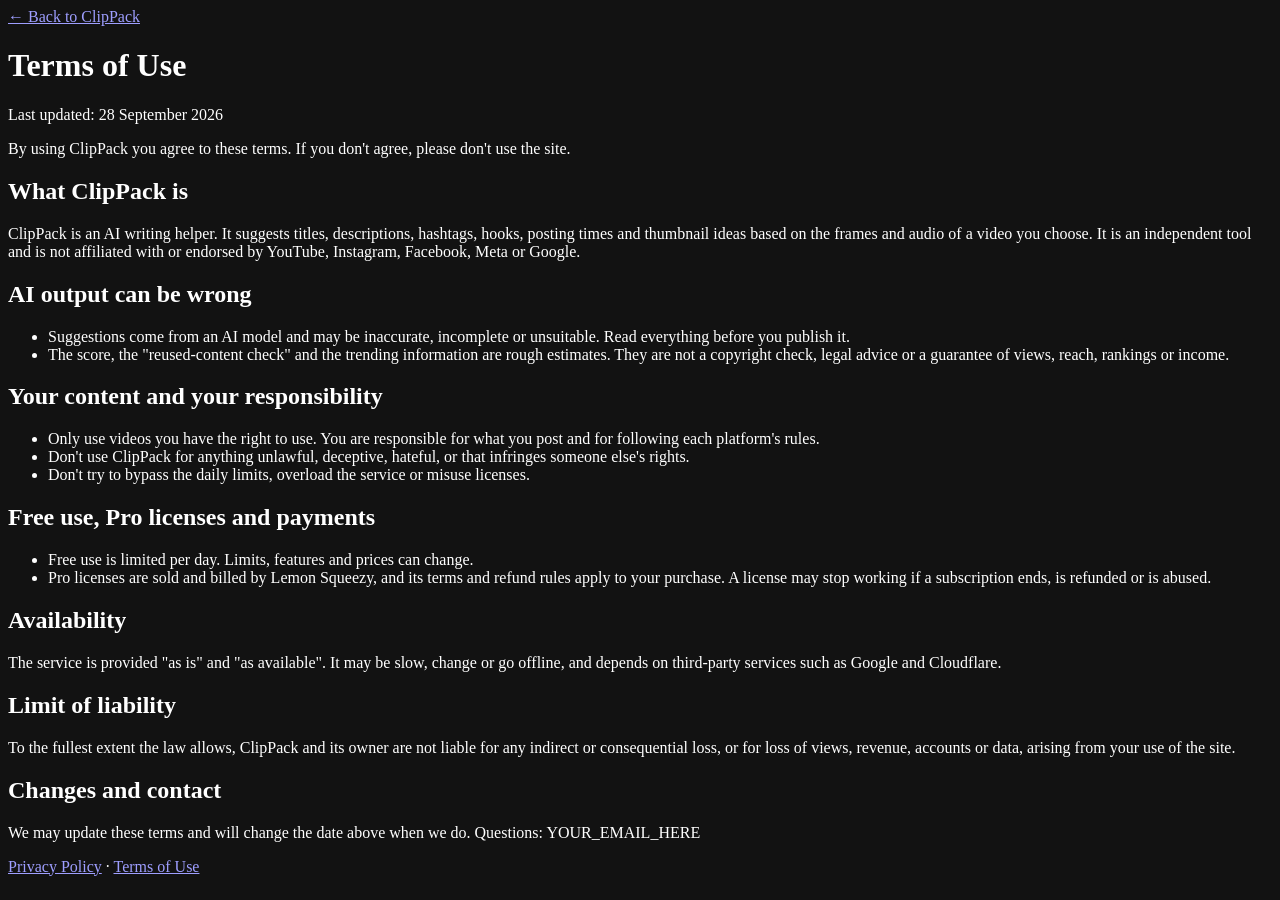
==== terms.html @ eb10fa4c "Add files via upload" ====
<!doctype html>
<html lang="en">
<head>
<meta charset="utf-8">
<meta name="viewport" content="width=device-width, initial-scale=1, viewport-fit=cover">
<meta name="color-scheme" content="dark">
<title>Terms of Use | ClipPack</title>
<meta name="robots" content="index,follow">
<link rel="canonical" href="https://clippack-c97.pages.dev/terms.html">
<link rel="preconnect" href="https://fonts.googleapis.com">
<link rel="preconnect" href="https://fonts.gstatic.com" crossorigin>
<link href="https://fonts.googleapis.com/css2?family=Fraunces:opsz,wght@9..144,500;9..144,600&family=Archivo:wght@400;500;600;700&family=Space+Mono:wght@400;700&display=swap" rel="stylesheet">
<link rel="stylesheet" href="style.css">
</head>
<body>
<main class="legal">
<a class="back" href="./">&larr; Back to ClipPack</a>
<h1>Terms of Use</h1>
<p class="updated">Last updated: 28 September 2026</p>
<p>By using ClipPack you agree to these terms. If you don't agree, please don't use the site.</p>

<h2>What ClipPack is</h2>
<p>ClipPack is an AI writing helper. It suggests titles, descriptions, hashtags, hooks, posting times and thumbnail ideas based on the frames and audio of a video you choose. It is an independent tool and is not affiliated with or endorsed by YouTube, Instagram, Facebook, Meta or Google.</p>

<h2>AI output can be wrong</h2>
<ul>
<li>Suggestions come from an AI model and may be inaccurate, incomplete or unsuitable. Read everything before you publish it.</li>
<li>The score, the "reused-content check" and the trending information are rough estimates. They are not a copyright check, legal advice or a guarantee of views, reach, rankings or income.</li>
</ul>

<h2>Your content and your responsibility</h2>
<ul>
<li>Only use videos you have the right to use. You are responsible for what you post and for following each platform's rules.</li>
<li>Don't use ClipPack for anything unlawful, deceptive, hateful, or that infringes someone else's rights.</li>
<li>Don't try to bypass the daily limits, overload the service or misuse licenses.</li>
</ul>

<h2>Free use, Pro licenses and payments</h2>
<ul>
<li>Free use is limited per day. Limits, features and prices can change.</li>
<li>Pro licenses are sold and billed by Lemon Squeezy, and its terms and refund rules apply to your purchase. A license may stop working if a subscription ends, is refunded or is abused.</li>
</ul>

<h2>Availability</h2>
<p>The service is provided "as is" and "as available". It may be slow, change or go offline, and depends on third-party services such as Google and Cloudflare.</p>

<h2>Limit of liability</h2>
<p>To the fullest extent the law allows, ClipPack and its owner are not liable for any indirect or consequential loss, or for loss of views, revenue, accounts or data, arising from your use of the site.</p>

<h2>Changes and contact</h2>
<p>We may update these terms and will change the date above when we do. Questions: YOUR_EMAIL_HERE</p>
</main>
<footer class="site-foot">
  <p><a href="privacy.html">Privacy Policy</a> &middot; <a href="terms.html">Terms of Use</a></p>
</footer>
</body>
</html>
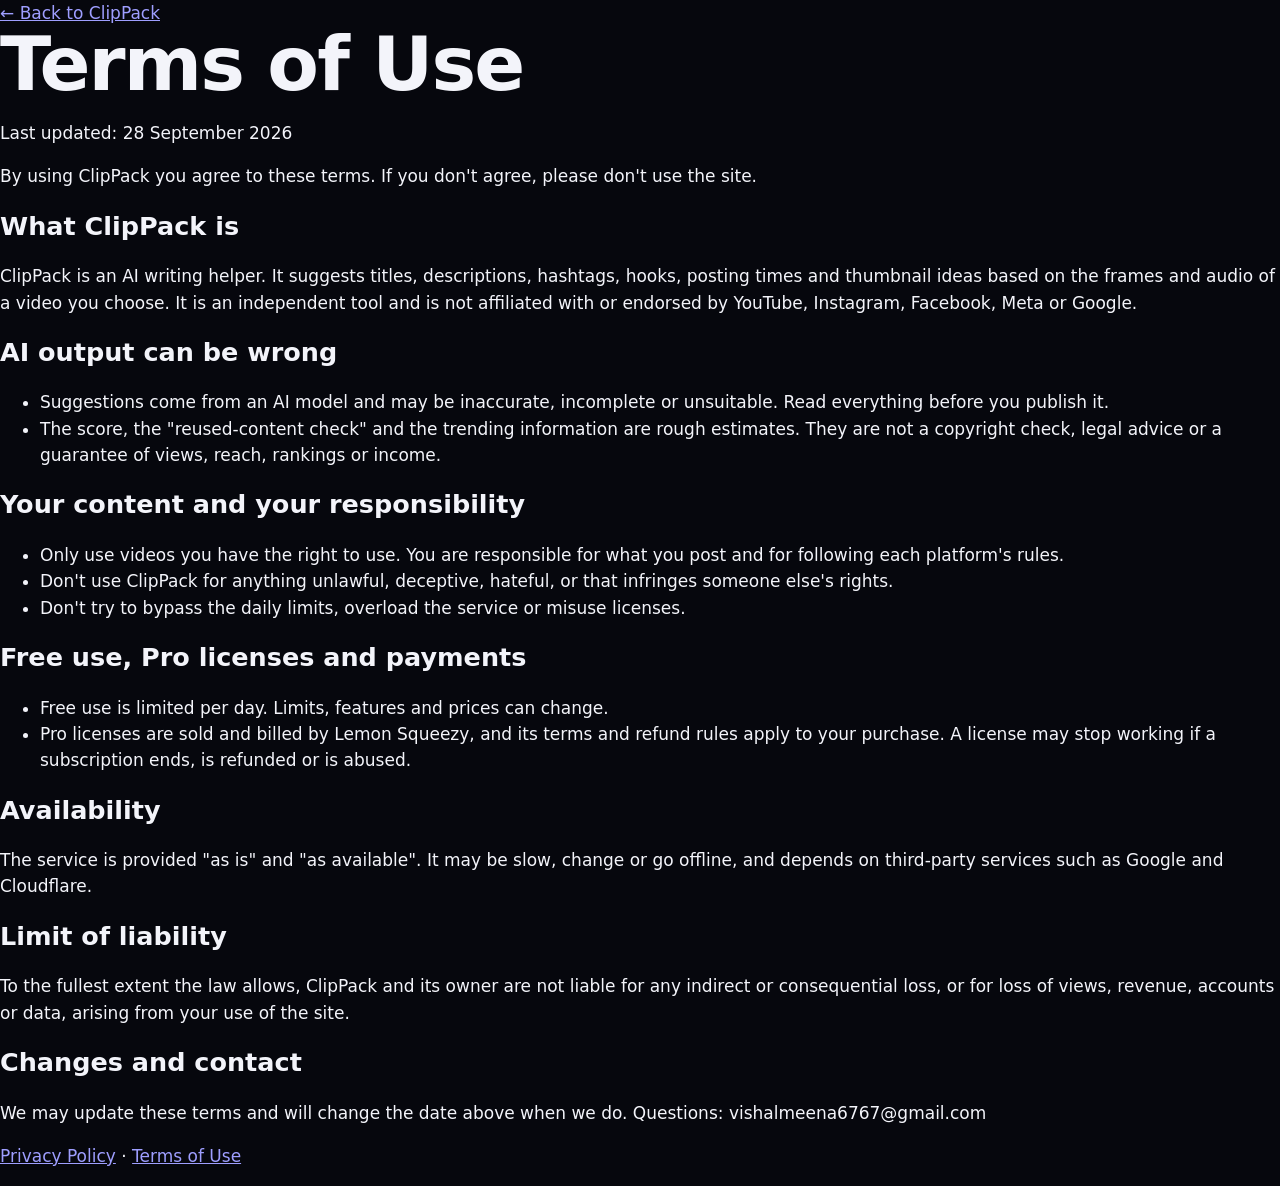
==== commit bb99c262: "terms.html" ====
--- a/terms.html
+++ b/terms.html
@@ -48,7 +48,7 @@
 <p>To the fullest extent the law allows, ClipPack and its owner are not liable for any indirect or consequential loss, or for loss of views, revenue, accounts or data, arising from your use of the site.</p>
 
 <h2>Changes and contact</h2>
-<p>We may update these terms and will change the date above when we do. Questions: YOUR_EMAIL_HERE</p>
+<p>We may update these terms and will change the date above when we do. Questions: vishalmeena6767@gmail.com</p>
 </main>
 <footer class="site-foot">
   <p><a href="privacy.html">Privacy Policy</a> &middot; <a href="terms.html">Terms of Use</a></p>
--- a/style.css
+++ b/style.css
@@ -0,0 +1,154 @@
+:root{
+  --bg:#06070D; --bg2:#0C0E1B; --glass:rgba(255,255,255,.055); --glass2:rgba(255,255,255,.09);
+  --line:rgba(255,255,255,.13); --text:#F3F4FA; --mute:#A6ABC6;
+  --indigo:#6C7BFF; --coral:#FF5C7C; --gold:#FFB43A; --mint:#47E0B8; --err:#FF8A80;
+  --btn:linear-gradient(135deg,#4453F0 0%,#7A3FE0 50%,#D93A66 100%);
+  color-scheme:dark;
+  box-sizing:border-box;
+  padding-top:env(safe-area-inset-top,0px);
+  padding-bottom:env(safe-area-inset-bottom,0px);
+}
+/* This page is deliberately dark in every viewer theme; tokens are restated so theme switches never change it. */
+@media (prefers-color-scheme: dark){
+  :root:not([data-theme="light"]){ --bg:#06070D; --text:#F3F4FA; --mute:#A6ABC6; }
+}
+:root[data-theme="dark"]{ --bg:#06070D; --text:#F3F4FA; --mute:#A6ABC6; }
+html{scroll-padding-top:env(safe-area-inset-top,0px); scroll-behavior:smooth;}
+*,*::before,*::after{box-sizing:border-box;}
+body{
+  margin:0; background:var(--bg); color:var(--text);
+  font-family:"Hind",system-ui,-apple-system,"Segoe UI",sans-serif; font-size:17px; line-height:1.55;
+  overflow-x:hidden;
+}
+h1,h2,.brand{font-family:"Plus Jakarta Sans","Hind",system-ui,sans-serif; margin:0;}
+
+/* ---------- hero ---------- */
+.hero{position:relative; min-height:640px; min-height:min(100svh,880px); overflow:hidden; isolation:isolate;
+  background:radial-gradient(120% 80% at 80% 10%,#141a44 0%,transparent 55%),radial-gradient(90% 70% at 0% 100%,#3a0f2b 0%,transparent 60%),var(--bg);}
+.hero.no3d .nav{position:absolute; z-index:3; top:0; left:0; right:0; display:flex; align-items:center; justify-content:space-between; padding:18px 20px;}
+.brand{display:flex; align-items:center; gap:10px; font-weight:800; font-size:1.25rem; letter-spacing:-.01em;}
+.brand svg{width:30px; height:30px; display:block;}
+.pill{font-size:.82rem; padding:5px 12px; border:1px solid var(--line); border-radius:999px; background:var(--glass); backdrop-filter:blur(10px); -webkit-backdrop-filter:blur(10px); color:var(--mute);}
+.hero-copy{position:absolute; z-index:2; left:0; right:0; bottom:0; padding:90px 20px 34px;
+  background:linear-gradient(to top,var(--bg) 40%,rgba(6,7,13,0) 100%);}
+.hero-copy .in{max-width:560px;}
+h1{font-weight:800; font-size:clamp(2.4rem,9.4vw,4.7rem); line-height:1.02; letter-spacing:-.025em;}
+.lede{margin:14px 0 0; font-size:1.08rem; color:var(--mute); max-width:36ch;}
+.cta{display:inline-flex; align-items:center; gap:10px; margin-top:22px; min-height:52px; padding:0 26px; border-radius:999px;
+  background:var(--btn); color:#fff; font-weight:700; text-decoration:none; box-shadow:0 10px 40px -8px rgba(122,63,224,.7);}
+.cta:hover{filter:brightness(1.1);}
+.cta:focus-visible,button:focus-visible,select:focus-visible,textarea:focus-visible,input:focus-visible,.frame:focus-visible{outline:3px solid var(--gold); outline-offset:3px;}
+@media (min-width:900px){
+  .hero-copy{top:0; display:flex; align-items:center; background:linear-gradient(to right,rgba(6,7,13,.85) 0%,rgba(6,7,13,0) 62%); padding:0 6vw;}
+}
+
+
+/* ---------- 3D hero (pure CSS 3D) ---------- */
+.stage3d{position:absolute; inset:0; z-index:0; perspective:1100px; perspective-origin:50% 30%; overflow:hidden; pointer-events:none;}
+.stars{position:absolute; left:0; top:0; width:2px; height:2px; border-radius:50%;}
+.tilt{position:absolute; inset:0; transform-style:preserve-3d; will-change:transform;}
+.ring{--cw:clamp(70px,21vw,116px); --ch:calc(var(--cw) * 1.78); --r:calc(var(--cw) * 1.7);
+  position:absolute; left:50%; top:30%; width:0; height:0; transform-style:preserve-3d; will-change:transform;}
+@media (min-width:900px){ .ring{--cw:128px; left:68%; top:50%;} }
+.card3d{position:absolute; width:var(--cw); height:var(--ch); left:calc(var(--cw) / -2); top:calc(var(--ch) / -2); transform-style:preserve-3d;
+  transform:translateY(calc((var(--i) - 4) * var(--cw) * 0.38 + var(--bob,0px))) rotateY(calc(var(--i) * 40deg)) translateZ(var(--r));}
+.face{position:absolute; inset:0; border-radius:calc(var(--cw) * .11); overflow:hidden; backface-visibility:hidden; -webkit-backface-visibility:hidden; opacity:var(--o,1); border:1px solid rgba(255,255,255,.4);}
+.face.front{
+  background:radial-gradient(120% 60% at 78% 20%,rgba(255,255,255,.38),transparent 60%),radial-gradient(140% 90% at 8% 88%,var(--c3),transparent 65%),linear-gradient(150deg,var(--c1) 0%,var(--c2) 62%,#0b0d1c 100%);
+  box-shadow:0 0 34px -4px var(--c1);}
+.face.back{transform:rotateY(180deg); background:#0b0d1c;}
+.face.back::before{content:""; position:absolute; inset:0; background:radial-gradient(90% 60% at 50% 30%,var(--c1),transparent 70%); opacity:.35;}
+.play{position:absolute; left:50%; top:42%; width:36%; aspect-ratio:1; transform:translate(-50%,-50%); border-radius:50%; background:rgba(255,255,255,.2); border:2px solid rgba(255,255,255,.6);}
+.play::after{content:""; position:absolute; left:36%; top:26%; width:38%; height:48%; background:#fff; clip-path:polygon(0 0,100% 50%,0 100%);}
+.bar{position:absolute; left:8%; right:8%; bottom:33%; height:1.6%; background:rgba(255,255,255,.28); border-radius:4px;}
+.bar::before{content:""; display:block; width:38%; height:100%; background:#fff; border-radius:4px;}
+.l1{position:absolute; left:8%; bottom:24%; width:64%; height:5.5%; background:rgba(255,255,255,.94); border-radius:6px;}
+.l2{position:absolute; left:8%; bottom:17.5%; width:46%; height:4%; background:rgba(255,255,255,.5); border-radius:6px;}
+.chip{position:absolute; left:8%; bottom:5%; font:700 calc(var(--cw) * .1)/1 "Plus Jakarta Sans",system-ui,sans-serif; color:#fff; padding:.5em .85em; border-radius:99px; background:rgba(0,0,0,.4); border:1px solid rgba(255,255,255,.45);}
+
+/* ---------- studio ---------- */
+.studio{max-width:780px; margin:0 auto; padding:30px 20px 80px;}
+.panel{position:relative; padding:24px 20px; border:1px solid var(--line); border-radius:22px;
+  background:linear-gradient(160deg,var(--glass2),var(--glass)); backdrop-filter:blur(18px); -webkit-backdrop-filter:blur(18px);
+  box-shadow:0 30px 80px -30px rgba(0,0,0,.8), inset 0 1px 0 rgba(255,255,255,.12);}
+.panel h2{font-size:1.5rem; font-weight:800; letter-spacing:-.01em; margin-bottom:16px;}
+.drop{display:flex; flex-direction:column; align-items:center; text-align:center; gap:6px; cursor:pointer; padding:30px 16px;
+  border:1.5px dashed rgba(255,255,255,.28); border-radius:16px; background:rgba(255,255,255,.03); transition:border-color .2s, background .2s;}
+.drop:hover{border-color:var(--indigo); background:rgba(108,123,255,.08);}
+.drop:focus-within{outline:3px solid var(--gold); outline-offset:3px;}
+.drop.has{border-style:solid; border-color:var(--mint); background:rgba(71,224,184,.07);}
+.drop svg{width:44px; height:44px; margin-bottom:4px;}
+.drop-title{font-family:"Plus Jakarta Sans","Hind",sans-serif; font-weight:800; font-size:1.25rem; overflow-wrap:anywhere;}
+.drop-sub{color:var(--mute); font-size:.93rem; max-width:40ch;}
+.sr{position:absolute; width:1px; height:1px; overflow:hidden; clip:rect(0 0 0 0); white-space:nowrap;}
+.grid{display:grid; grid-template-columns:1fr; gap:16px; margin:20px 0 16px;}
+@media (min-width:560px){.grid{grid-template-columns:1fr 1fr;}}
+label.field{display:block; font-weight:700; margin:0 0 6px; font-size:.95rem;}
+select,textarea,input[type=text]{width:100%; font:inherit; color:var(--text); background:rgba(0,0,0,.35); border:1px solid var(--line); border-radius:12px; padding:12px 14px; min-height:50px;}
+select option{background:#12142a; color:#F3F4FA;}
+textarea{resize:vertical; min-height:80px;}
+button{font:inherit; cursor:pointer;}
+.primary{position:relative; width:100%; min-height:58px; margin-top:20px; border:0; border-radius:14px; background:var(--btn); color:#fff; font-weight:700; font-size:1.05rem;
+  box-shadow:0 14px 44px -12px rgba(122,63,224,.85), inset 0 1px 0 rgba(255,255,255,.3); transition:transform .15s, filter .15s;}
+.primary:hover:not(:disabled){filter:brightness(1.12); transform:translateY(-1px);}
+.primary:active:not(:disabled){transform:translateY(1px);}
+.primary:disabled{opacity:.45; cursor:not-allowed; box-shadow:none;}
+.ghost{min-height:42px; padding:0 16px; border:1px solid var(--line); border-radius:12px; background:var(--glass); color:var(--text); font-weight:500; white-space:nowrap;}
+.ghost:hover{border-color:var(--indigo); background:rgba(108,123,255,.12);}
+.bar{height:3px; margin-top:16px; border-radius:3px; background:rgba(255,255,255,.08); overflow:hidden; opacity:0; transition:opacity .3s;}
+.bar.on{opacity:1;}
+.bar::after{content:""; display:block; height:100%; width:40%; background:linear-gradient(90deg,transparent,var(--indigo),var(--coral),transparent); animation:slide 1.3s linear infinite;}
+@keyframes slide{from{transform:translateX(-100%)}to{transform:translateX(260%)}}
+#status{min-height:1.6em; margin:12px 0 0; font-weight:500;}
+#status.err{color:var(--err);} #status.ok{color:var(--mint);}
+.note{color:var(--mute); font-size:.9rem; margin:12px 0 0;}
+
+/* ---------- results ---------- */
+section.out{margin-top:40px;}
+.sec-h{display:flex; align-items:center; justify-content:space-between; gap:12px; margin-bottom:12px;}
+.sec-h h2{font-size:1.2rem; font-weight:800;}
+.summary{margin:0 0 6px; padding:14px 16px; border-left:3px solid var(--gold); background:var(--glass); border-radius:0 12px 12px 0; color:var(--text);}
+.block{padding:22px 0; border-top:1px solid var(--line);}
+.reveal{opacity:0; transform:translateY(18px);}
+.show .reveal{animation:rise .7s cubic-bezier(.2,.7,.2,1) both; animation-delay:calc(var(--i,0) * 90ms);}
+@keyframes rise{to{opacity:1; transform:none;}}
+
+.strip{position:relative; display:grid; grid-template-columns:repeat(4,1fr); gap:8px; padding:26px 10px; background:rgba(255,255,255,.04); border:1px solid var(--line); border-radius:14px;}
+.strip::before,.strip::after{content:""; position:absolute; left:0; right:0; height:8px; background:repeating-linear-gradient(90deg,rgba(255,255,255,.18) 0 8px,transparent 8px 20px);}
+.strip::before{top:9px;} .strip::after{bottom:9px;}
+.frame{position:relative; padding:0; border:2px solid transparent; background:#000; overflow:hidden; aspect-ratio:3/4; border-radius:8px; transition:transform .2s, border-color .2s, box-shadow .2s;}
+.frame:hover{transform:translateY(-3px);}
+.frame img{width:100%; height:100%; object-fit:cover; display:block;}
+.frame[aria-pressed="true"]{border-color:var(--gold); box-shadow:0 0 0 3px rgba(255,180,58,.25), 0 12px 30px -8px rgba(255,180,58,.6);}
+.frame .tag{position:absolute; left:0; bottom:0; background:var(--gold); color:#1A1200; font-size:.72rem; font-weight:700; padding:1px 7px;}
+
+.titles{list-style:none; margin:0; padding:0;}
+.titles li{display:flex; align-items:flex-start; justify-content:space-between; gap:14px; padding:16px 0; border-bottom:1px solid var(--line);}
+.titles li:first-child{padding-top:4px;} .titles li:last-child{border-bottom:0;}
+.titles .t{font-weight:700; font-size:1.18rem; line-height:1.35; overflow-wrap:anywhere;}
+.titles .n{display:block; margin-top:4px; font-weight:400; color:var(--mute); font-size:.85rem;}
+.pre{white-space:pre-wrap; margin:0; padding:16px; background:var(--glass); border:1px solid var(--line); border-radius:14px; overflow-wrap:anywhere;}
+.chips{display:flex; flex-wrap:wrap; gap:8px; margin:0; padding:0; list-style:none;}
+.chips li{padding:6px 12px; border:1px solid rgba(108,123,255,.5); background:rgba(108,123,255,.12); border-radius:999px; font-weight:500; overflow-wrap:anywhere;}
+.tags{color:var(--mute); font-size:.95rem;}
+.besttime{margin:0; padding:14px 16px; background:rgba(71,224,184,.1); border:1px solid rgba(71,224,184,.4); border-radius:14px; color:var(--text); font-weight:500;}
+.replies{list-style:none; margin:0; padding:0; display:grid; gap:10px;}
+.replies li{display:flex; align-items:flex-start; justify-content:space-between; gap:12px; padding:12px 14px; background:var(--glass); border:1px solid var(--line); border-radius:14px; overflow-wrap:anywhere;}
+.stylebar{display:flex; gap:8px; margin:0 0 14px;}
+.stylechip{min-height:40px; padding:0 16px; border-radius:999px; border:1px solid var(--line); background:transparent; color:var(--mute); font-weight:600; font:inherit;}
+.stylechip[aria-pressed="true"]{background:var(--btn); color:#fff; border-color:transparent;}
+
+.tiltbox{perspective:1000px; display:flex; justify-content:center; padding:26px 0 14px;}
+.tiltwrap{position:relative; transform-style:preserve-3d; transform:rotateX(var(--rx,0deg)) rotateY(var(--ry,0deg)); transition:transform .18s ease-out;}
+.tiltwrap::before{content:""; position:absolute; inset:8% 6% -6%; background:var(--btn); filter:blur(46px); opacity:.55; z-index:-1; border-radius:24px;}
+canvas#thumb{display:block; max-width:100%; height:auto; max-height:min(66vh,540px); width:auto; border-radius:16px; border:1px solid var(--line); background:#000; box-shadow:0 30px 60px -20px rgba(0,0,0,.9);}
+.thumbbar{display:grid; gap:12px; grid-template-columns:1fr;}
+@media (min-width:600px){.thumbbar{grid-template-columns:1fr auto; align-items:end;}}
+.thumbbar .primary{margin-top:0; width:auto; padding:0 24px;}
+.foot{margin-top:30px; color:var(--mute); font-size:.9rem;}
+
+@media (prefers-reduced-motion: reduce){
+  html{scroll-behavior:auto;}
+  *{animation:none!important; transition:none!important;}
+  .reveal{opacity:1; transform:none;}
+}
